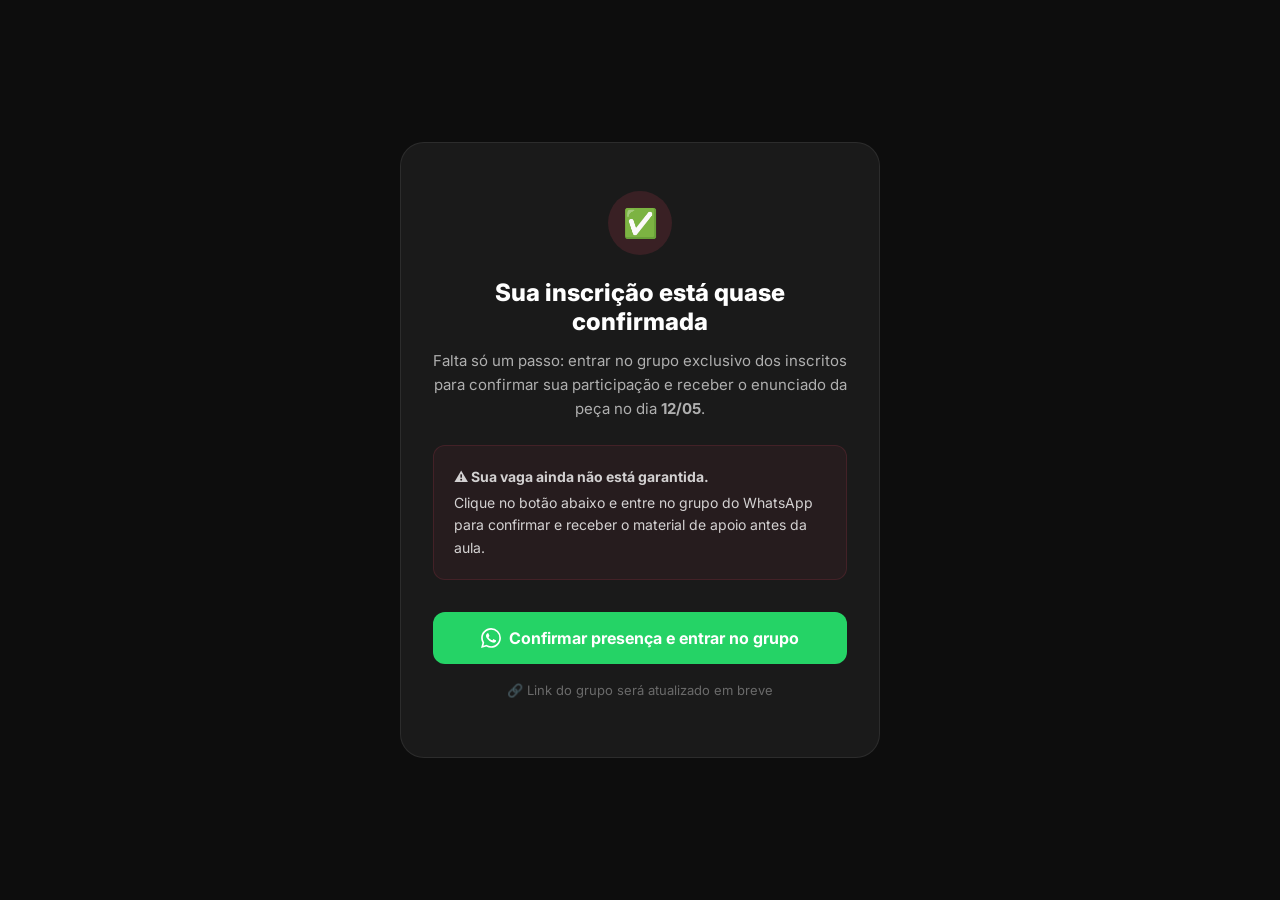
==== obrigado.html @ 64c93904 "First commit - Aula Especial PCDF landing page" ====
<!doctype html>
<html lang="pt-BR">
<head>
  <meta charset="utf-8">
  <meta name="viewport" content="width=device-width, initial-scale=1">
  <title>Inscrição Confirmada | Prof. Pedro Coelho</title>
  <meta name="robots" content="noindex, nofollow">
  <!-- Meta Pixel -->
  <script>
    !function(f,b,e,v,n,t,s){if(f.fbq)return;n=f.fbq=function(){n.callMethod?
    n.callMethod.apply(n,arguments):n.queue.push(arguments)};if(!f._fbq)f._fbq=n;
    n.push=n;n.loaded=!0;n.version='2.0';n.queue=[];t=b.createElement(e);t.async=!0;
    t.src=v;s=b.getElementsByTagName(e)[0];s.parentNode.insertBefore(t,s)}(window,document,'script','https://connect.facebook.net/en_US/fbevents.js');
    fbq('init','609530691411659');
    fbq('track','PageView');
    fbq('track','Lead',{
      content_name:'Aula Especial PCDF',
      content_category:'delegado'
    });
  </script>
  <noscript><img height="1" width="1" style="display:none" src="https://www.facebook.com/tr?id=609530691411659&ev=Lead&noscript=1"/></noscript>
  <link rel="preconnect" href="https://fonts.googleapis.com">
  <link rel="preconnect" href="https://fonts.gstatic.com" crossorigin>
  <link href="https://fonts.googleapis.com/css2?family=Inter:wght@400;500;600;700;800&display=swap" rel="stylesheet">
  <style>
    * { margin: 0; padding: 0; box-sizing: border-box; }
    body {
      font-family: 'Inter', sans-serif;
      background: #0d0d0d;
      color: #fff;
      min-height: 100vh;
      display: flex;
      align-items: center;
      justify-content: center;
      padding: 24px;
    }
    .card {
      background: #1a1a1a;
      border: 1px solid rgba(255,255,255,0.08);
      border-radius: 24px;
      padding: 48px 32px;
      max-width: 480px;
      width: 100%;
      text-align: center;
    }
    .check {
      width: 64px;
      height: 64px;
      background: rgba(233, 69, 96, 0.15);
      border-radius: 50%;
      display: flex;
      align-items: center;
      justify-content: center;
      margin: 0 auto 24px;
      font-size: 28px;
    }
    h1 {
      font-size: 24px;
      font-weight: 800;
      margin-bottom: 12px;
      line-height: 1.2;
    }
    p {
      font-size: 15px;
      color: rgba(255,255,255,0.65);
      line-height: 1.6;
      margin-bottom: 8px;
    }
    .instructions {
      background: rgba(233, 69, 96, 0.06);
      border: 1px solid rgba(233, 69, 96, 0.15);
      border-radius: 12px;
      padding: 20px;
      margin: 24px 0;
      text-align: left;
    }
    .instructions p {
      font-size: 14px;
      color: rgba(255,255,255,0.8);
      margin-bottom: 4px;
    }
    .instructions p:last-child {
      margin-bottom: 0;
    }
    .btn {
      display: inline-flex;
      align-items: center;
      justify-content: center;
      gap: 8px;
      width: 100%;
      padding: 16px 24px;
      border-radius: 12px;
      font-size: 16px;
      font-weight: 700;
      text-decoration: none;
      transition: all 0.2s;
      cursor: pointer;
      border: none;
      margin-top: 8px;
    }
    .btn--whatsapp {
      background: #25D366;
      color: #fff;
    }
    .btn--whatsapp:hover {
      background: #20bd5a;
      transform: scale(1.02);
    }
    .btn--whatsapp svg {
      flex-shrink: 0;
    }
    .placeholder-note {
      font-size: 13px;
      color: rgba(255,255,255,0.35);
      margin-top: 16px;
    }
    @media (max-width: 480px) {
      .card { padding: 32px 20px; }
      h1 { font-size: 20px; }
    }
  </style>
</head>
<body>
  <div class="card">
    <div class="check">✅</div>
    <h1>Sua inscrição está quase confirmada</h1>
    <p>Falta só um passo: entrar no grupo exclusivo dos inscritos para confirmar sua participação e receber o enunciado da peça no dia <strong>12/05</strong>.</p>

    <div class="instructions">
      <p><strong>⚠️ Sua vaga ainda não está garantida.</strong></p>
      <p>Clique no botão abaixo e entre no grupo do WhatsApp para confirmar e receber o material de apoio antes da aula.</p>
    </div>

    <a href="#" class="btn btn--whatsapp" id="grupoBtn" target="_blank" rel="noopener">
      <svg width="20" height="20" viewBox="0 0 24 24" fill="currentColor"><path d="M17.472 14.382c-.297-.149-1.758-.867-2.03-.967-.273-.099-.471-.148-.67.15-.197.297-.767.966-.94 1.164-.173.199-.347.223-.644.075-.297-.15-1.255-.463-2.39-1.475-.883-.788-1.48-1.761-1.653-2.059-.173-.297-.018-.458.13-.606.134-.133.298-.347.446-.52.149-.174.198-.298.298-.497.099-.198.05-.371-.025-.52-.075-.149-.669-1.612-.916-2.207-.242-.579-.487-.5-.669-.51-.173-.008-.371-.01-.57-.01-.198 0-.52.074-.792.372-.272.297-1.04 1.016-1.04 2.479 0 1.462 1.065 2.875 1.213 3.074.149.198 2.096 3.2 5.077 4.487.709.306 1.262.489 1.694.625.712.227 1.36.195 1.871.118.571-.085 1.758-.719 2.006-1.413.248-.694.248-1.289.173-1.413-.074-.124-.272-.198-.57-.347m-5.421 7.403h-.004a9.87 9.87 0 01-5.031-1.378l-.361-.214-3.741.982.998-3.648-.235-.374a9.86 9.86 0 01-1.51-5.26c.001-5.45 4.436-9.884 9.888-9.884 2.64 0 5.122 1.03 6.988 2.898a9.825 9.825 0 012.893 6.994c-.003 5.45-4.437 9.884-9.885 9.884m8.413-18.297A11.815 11.815 0 0012.05 0C5.495 0 .16 5.335.157 11.892c0 2.096.547 4.142 1.588 5.945L.057 24l6.305-1.654a11.882 11.882 0 005.683 1.448h.005c6.554 0 11.89-5.335 11.893-11.893a11.821 11.821 0 00-3.48-8.413z"/></svg>
      Confirmar presença e entrar no grupo
    </a>

    <p class="placeholder-note">🔗 Link do grupo será atualizado em breve</p>
  </div>

  <script>
    // Se vier parâmetro ?grupo= na URL, substitui o link
    const params = new URLSearchParams(window.location.search);
    const grupoLink = params.get('grupo');
    const btn = document.getElementById('grupoBtn');
    if (grupoLink && grupoLink.startsWith('https')) {
      btn.href = grupoLink;
    }
  </script>
</body>
</html>
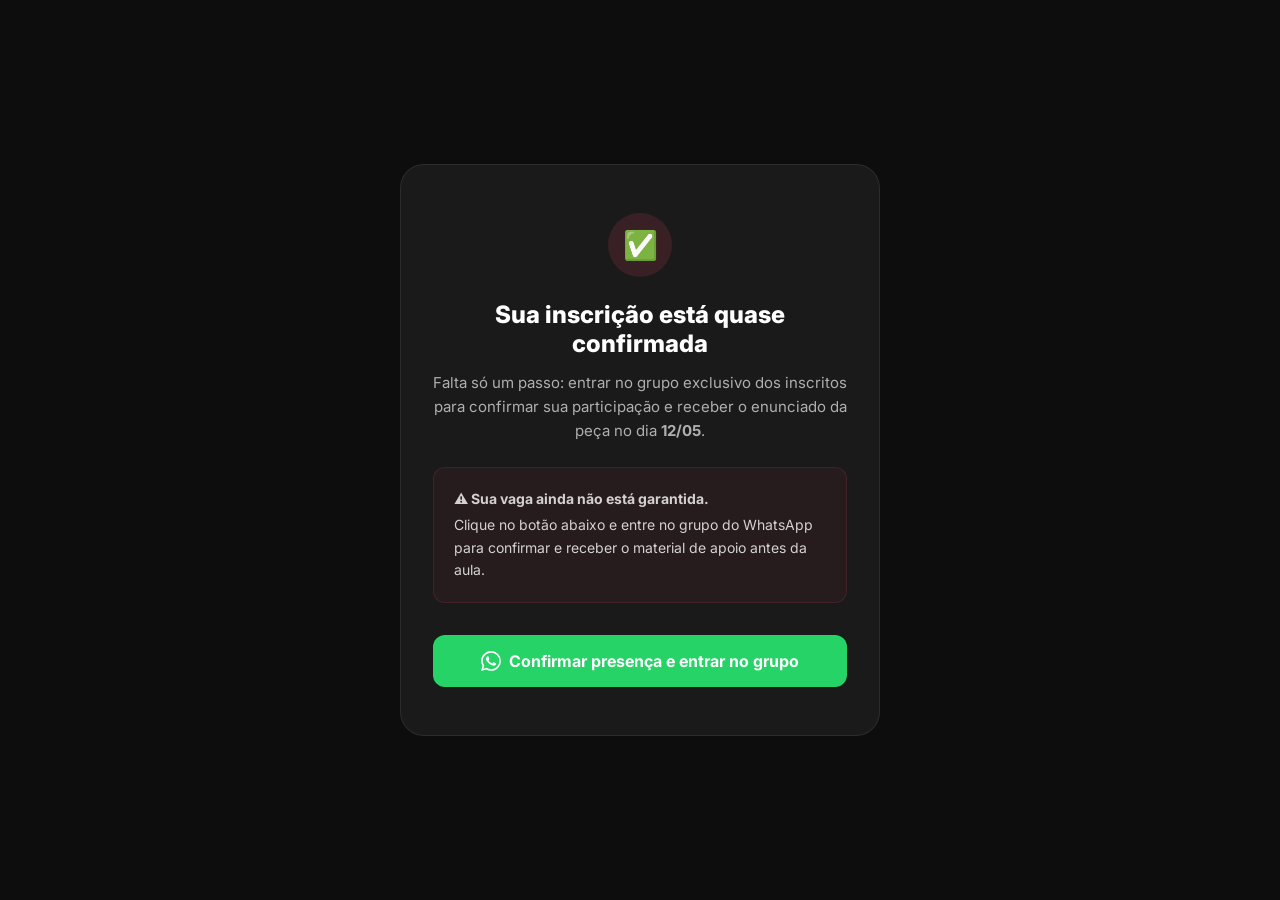
==== commit 41dc398b: "fix(obrigado): conecta botao WhatsApp a env WHATSAPP_GROUP_URL via /api/grupo" ====
--- a/obrigado.html
+++ b/obrigado.html
@@ -131,12 +131,11 @@
       <p>Clique no botão abaixo e entre no grupo do WhatsApp para confirmar e receber o material de apoio antes da aula.</p>
     </div>
 
-    <a href="#" class="btn btn--whatsapp" id="grupoBtn" target="_blank" rel="noopener">
+    <a href="/api/grupo" class="btn btn--whatsapp" id="grupoBtn" target="_blank" rel="noopener">
       <svg width="20" height="20" viewBox="0 0 24 24" fill="currentColor"><path d="M17.472 14.382c-.297-.149-1.758-.867-2.03-.967-.273-.099-.471-.148-.67.15-.197.297-.767.966-.94 1.164-.173.199-.347.223-.644.075-.297-.15-1.255-.463-2.39-1.475-.883-.788-1.48-1.761-1.653-2.059-.173-.297-.018-.458.13-.606.134-.133.298-.347.446-.52.149-.174.198-.298.298-.497.099-.198.05-.371-.025-.52-.075-.149-.669-1.612-.916-2.207-.242-.579-.487-.5-.669-.51-.173-.008-.371-.01-.57-.01-.198 0-.52.074-.792.372-.272.297-1.04 1.016-1.04 2.479 0 1.462 1.065 2.875 1.213 3.074.149.198 2.096 3.2 5.077 4.487.709.306 1.262.489 1.694.625.712.227 1.36.195 1.871.118.571-.085 1.758-.719 2.006-1.413.248-.694.248-1.289.173-1.413-.074-.124-.272-.198-.57-.347m-5.421 7.403h-.004a9.87 9.87 0 01-5.031-1.378l-.361-.214-3.741.982.998-3.648-.235-.374a9.86 9.86 0 01-1.51-5.26c.001-5.45 4.436-9.884 9.888-9.884 2.64 0 5.122 1.03 6.988 2.898a9.825 9.825 0 012.893 6.994c-.003 5.45-4.437 9.884-9.885 9.884m8.413-18.297A11.815 11.815 0 0012.05 0C5.495 0 .16 5.335.157 11.892c0 2.096.547 4.142 1.588 5.945L.057 24l6.305-1.654a11.882 11.882 0 005.683 1.448h.005c6.554 0 11.89-5.335 11.893-11.893a11.821 11.821 0 00-3.48-8.413z"/></svg>
       Confirmar presença e entrar no grupo
     </a>
 
-    <p class="placeholder-note">🔗 Link do grupo será atualizado em breve</p>
   </div>
 
   <script>
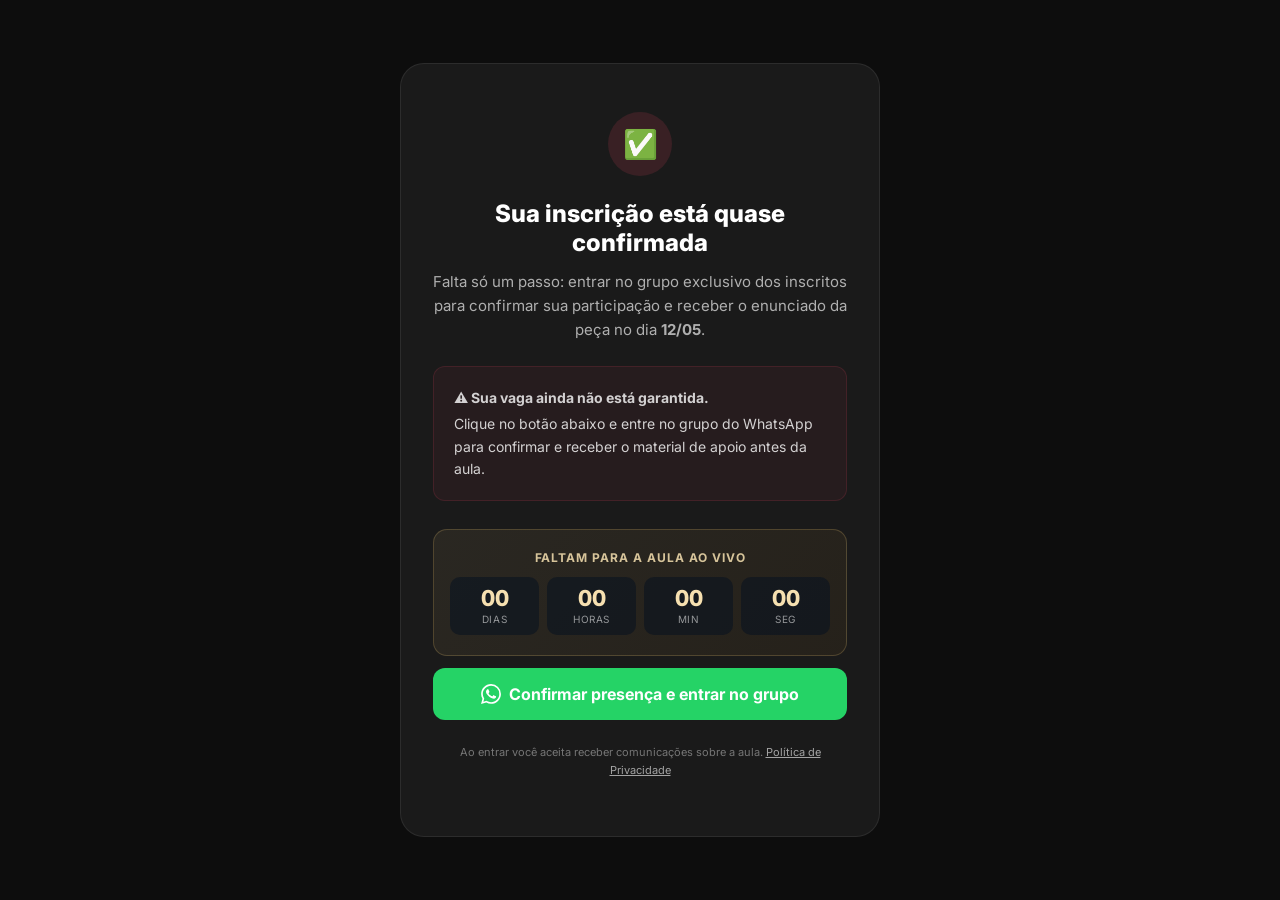
==== commit 9f92f009: "feat: countdown na obrigado, trackCustom WhatsAppGroupClick, politica de privacidade - /obrigado: co" ====
--- a/obrigado.html
+++ b/obrigado.html
@@ -114,9 +114,58 @@
       color: rgba(255,255,255,0.35);
       margin-top: 16px;
     }
+    .countdown {
+      margin: 28px 0 4px;
+      padding: 20px 16px;
+      background: linear-gradient(135deg, rgba(241,208,138,0.08), rgba(185,130,43,0.08));
+      border: 1px solid rgba(229,192,112,0.22);
+      border-radius: 14px;
+    }
+    .countdown__label {
+      font-size: 12px;
+      letter-spacing: 0.08em;
+      text-transform: uppercase;
+      color: rgba(246,224,176,0.85);
+      margin-bottom: 12px;
+      font-weight: 700;
+    }
+    .countdown__grid {
+      display: grid;
+      grid-template-columns: repeat(4, 1fr);
+      gap: 8px;
+    }
+    .countdown__cell {
+      background: rgba(7,17,31,0.55);
+      border-radius: 10px;
+      padding: 10px 4px;
+    }
+    .countdown__num {
+      font-size: 22px;
+      font-weight: 800;
+      color: #f6e0b0;
+      line-height: 1;
+      font-variant-numeric: tabular-nums;
+    }
+    .countdown__unit {
+      font-size: 10px;
+      letter-spacing: 0.06em;
+      text-transform: uppercase;
+      color: rgba(255,255,255,0.55);
+      margin-top: 4px;
+    }
+    .footer-legal {
+      margin-top: 24px;
+      font-size: 11px;
+      color: rgba(255,255,255,0.4);
+    }
+    .footer-legal a {
+      color: rgba(255,255,255,0.6);
+      text-decoration: underline;
+    }
     @media (max-width: 480px) {
       .card { padding: 32px 20px; }
       h1 { font-size: 20px; }
+      .countdown__num { font-size: 18px; }
     }
   </style>
 </head>
@@ -131,11 +180,25 @@
       <p>Clique no botão abaixo e entre no grupo do WhatsApp para confirmar e receber o material de apoio antes da aula.</p>
     </div>
 
+    <div class="countdown" aria-live="polite">
+      <div class="countdown__label">Faltam para a aula ao vivo</div>
+      <div class="countdown__grid">
+        <div class="countdown__cell"><div class="countdown__num" id="cdDays">--</div><div class="countdown__unit">dias</div></div>
+        <div class="countdown__cell"><div class="countdown__num" id="cdHours">--</div><div class="countdown__unit">horas</div></div>
+        <div class="countdown__cell"><div class="countdown__num" id="cdMinutes">--</div><div class="countdown__unit">min</div></div>
+        <div class="countdown__cell"><div class="countdown__num" id="cdSeconds">--</div><div class="countdown__unit">seg</div></div>
+      </div>
+    </div>
+
     <a href="/api/grupo" class="btn btn--whatsapp" id="grupoBtn" target="_blank" rel="noopener">
       <svg width="20" height="20" viewBox="0 0 24 24" fill="currentColor"><path d="M17.472 14.382c-.297-.149-1.758-.867-2.03-.967-.273-.099-.471-.148-.67.15-.197.297-.767.966-.94 1.164-.173.199-.347.223-.644.075-.297-.15-1.255-.463-2.39-1.475-.883-.788-1.48-1.761-1.653-2.059-.173-.297-.018-.458.13-.606.134-.133.298-.347.446-.52.149-.174.198-.298.298-.497.099-.198.05-.371-.025-.52-.075-.149-.669-1.612-.916-2.207-.242-.579-.487-.5-.669-.51-.173-.008-.371-.01-.57-.01-.198 0-.52.074-.792.372-.272.297-1.04 1.016-1.04 2.479 0 1.462 1.065 2.875 1.213 3.074.149.198 2.096 3.2 5.077 4.487.709.306 1.262.489 1.694.625.712.227 1.36.195 1.871.118.571-.085 1.758-.719 2.006-1.413.248-.694.248-1.289.173-1.413-.074-.124-.272-.198-.57-.347m-5.421 7.403h-.004a9.87 9.87 0 01-5.031-1.378l-.361-.214-3.741.982.998-3.648-.235-.374a9.86 9.86 0 01-1.51-5.26c.001-5.45 4.436-9.884 9.888-9.884 2.64 0 5.122 1.03 6.988 2.898a9.825 9.825 0 012.893 6.994c-.003 5.45-4.437 9.884-9.885 9.884m8.413-18.297A11.815 11.815 0 0012.05 0C5.495 0 .16 5.335.157 11.892c0 2.096.547 4.142 1.588 5.945L.057 24l6.305-1.654a11.882 11.882 0 005.683 1.448h.005c6.554 0 11.89-5.335 11.893-11.893a11.821 11.821 0 00-3.48-8.413z"/></svg>
       Confirmar presença e entrar no grupo
     </a>
 
+    <p class="footer-legal">
+      Ao entrar você aceita receber comunicações sobre a aula.
+      <a href="/privacidade.html">Política de Privacidade</a>
+    </p>
   </div>
 
   <script>
@@ -146,6 +209,35 @@
     if (grupoLink && grupoLink.startsWith('https')) {
       btn.href = grupoLink;
     }
+
+    // Countdown para 12/05/2026 às 20h BRT (UTC-3) = 23:00:00 UTC
+    const target = new Date('2026-05-12T23:00:00Z').getTime();
+    const elD = document.getElementById('cdDays');
+    const elH = document.getElementById('cdHours');
+    const elM = document.getElementById('cdMinutes');
+    const elS = document.getElementById('cdSeconds');
+    function pad(n){ return String(Math.max(0,n)).padStart(2,'0'); }
+    function tick(){
+      const now = Date.now();
+      let diff = Math.max(0, target - now);
+      const d = Math.floor(diff / 86400000); diff -= d*86400000;
+      const h = Math.floor(diff / 3600000);  diff -= h*3600000;
+      const m = Math.floor(diff / 60000);    diff -= m*60000;
+      const s = Math.floor(diff / 1000);
+      elD.textContent = pad(d); elH.textContent = pad(h);
+      elM.textContent = pad(m); elS.textContent = pad(s);
+    }
+    tick(); setInterval(tick, 1000);
+
+    // Track custom WhatsAppGroupClick on button click
+    btn.addEventListener('click', function(){
+      if (typeof fbq === 'function') {
+        fbq('trackCustom', 'WhatsAppGroupClick', {
+          content_name: 'Aula Especial PCDF',
+          content_category: 'delegado'
+        });
+      }
+    });
   </script>
 </body>
 </html>
